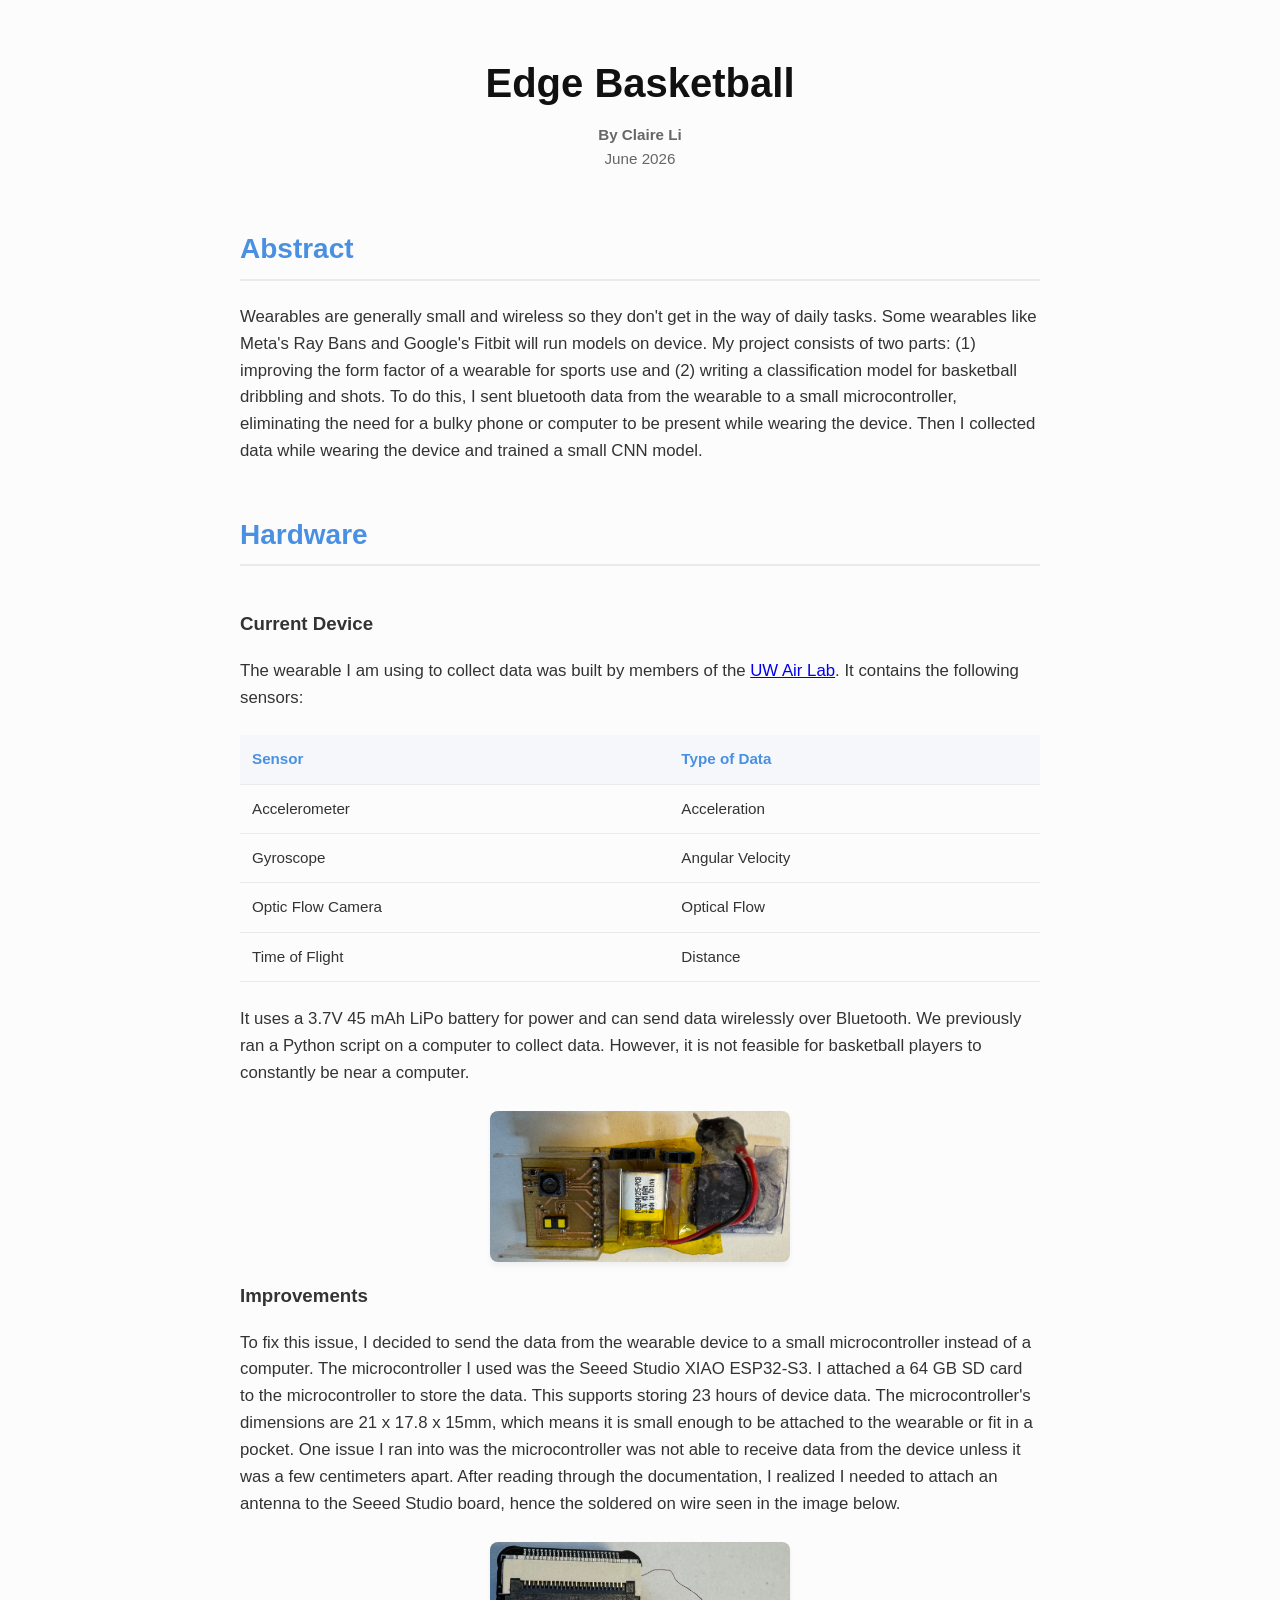
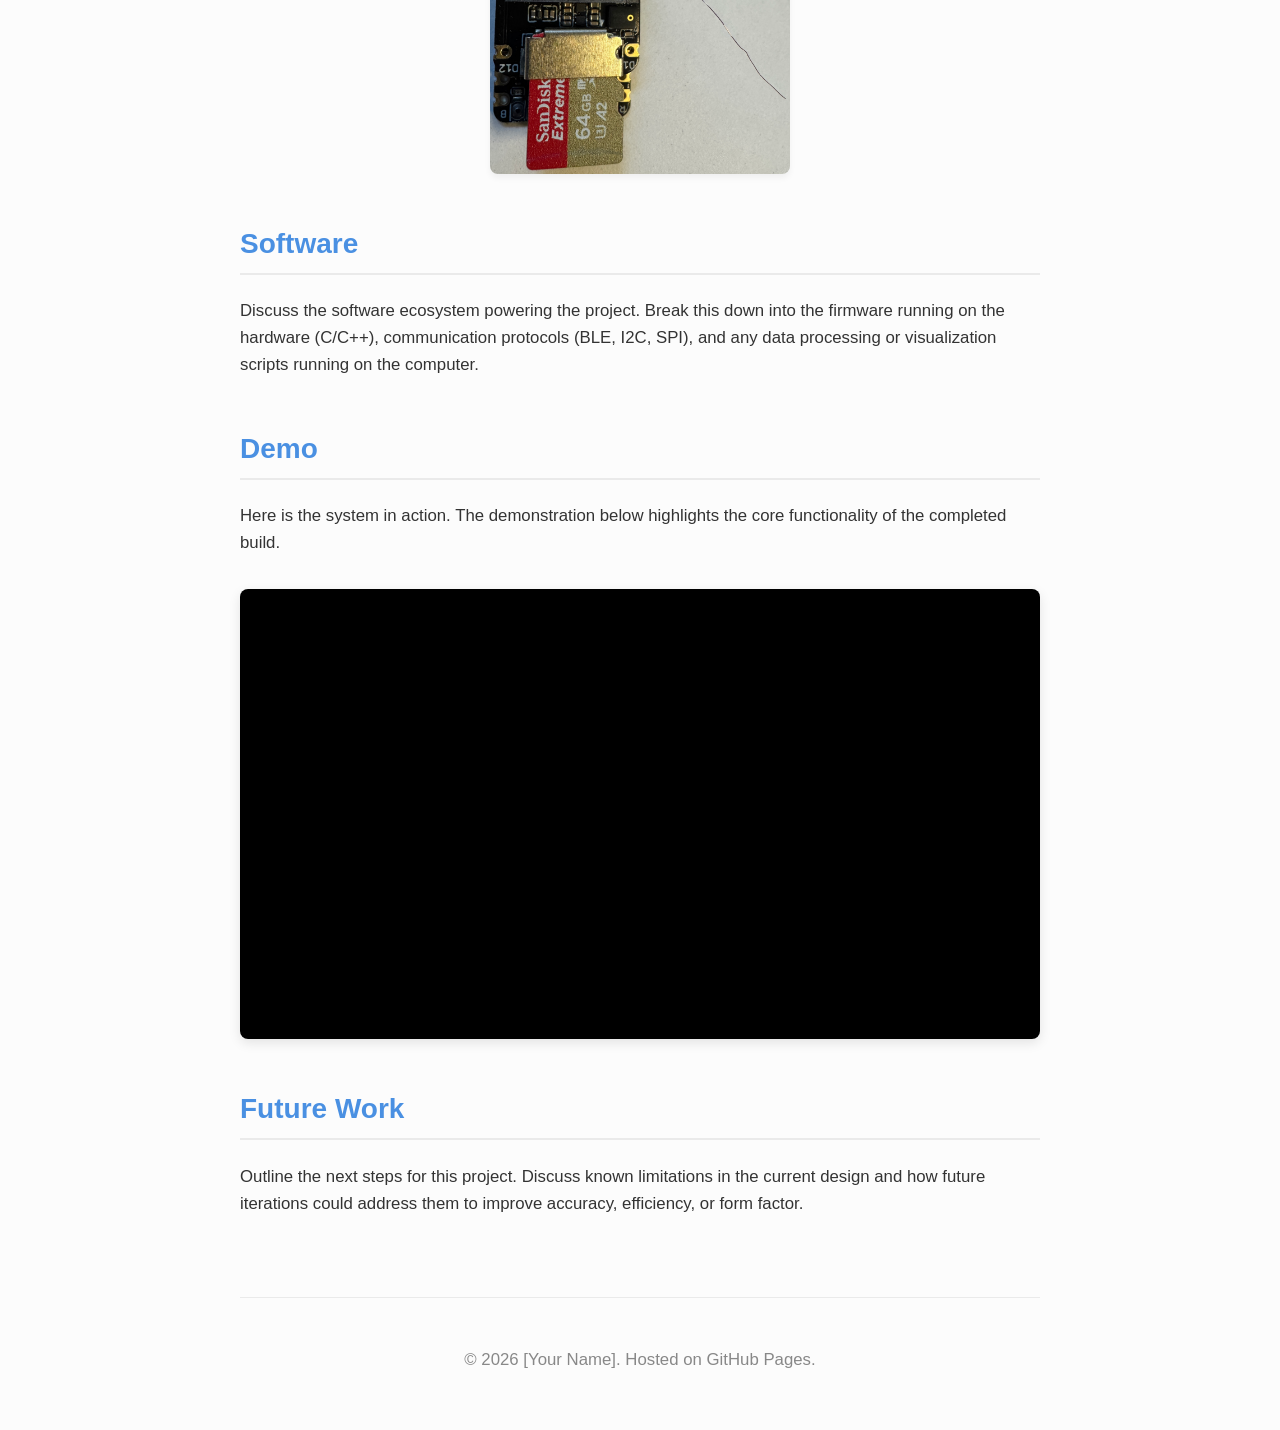
==== 599final.html @ 440d0c36 "599 final initial commit" ====
<!DOCTYPE html>
<html lang="en">
<head>
    <meta charset="UTF-8">
    <meta name="viewport" content="width=device-width, initial-scale=1.0">
    <title>Project Title</title>
    <style>
        /* Base Theme */
        :root {
            --bg-color: #fcfcfc;
            --text-color: #333333;
            --accent-color: #4A90E2;
            --code-bg: #eef1f5;
            --border-color: #eaeaea;
        }

        body {
            font-family: -apple-system, BlinkMacSystemFont, "Segoe UI", Roboto, Helvetica, Arial, sans-serif;
            line-height: 1.6;
            color: var(--text-color);
            background-color: var(--bg-color);
            max-width: 800px;
            margin: 0 auto;
            padding: 2rem 1.5rem;
        }

        /* Typography */
        header {
            text-align: center;
            margin-bottom: 3.5rem;
        }

        h1 {
            font-size: 2.5rem;
            color: #111;
            margin-bottom: 0.5rem;
            line-height: 1.2;
        }

        h2 {
            color: var(--accent-color);
            border-bottom: 2px solid var(--border-color);
            padding-bottom: 0.4rem;
            margin-top: 3rem;
            font-size: 1.75rem;
        }

        p {
            margin-bottom: 1.5rem;
            font-size: 1.05rem;
        }

        .author-info {
            color: #666;
            font-size: 0.95rem;
            margin-top: 1rem;
        }

        /* Layout Utilities */
        .split-section {
            display: flex;
            gap: 2rem;
            align-items: flex-start;
            margin-top: 1.5rem;
        }

        .split-text, 
        .split-image {
            flex: 1;
        }

        @media (max-width: 768px) {
            .split-section {
                flex-direction: column;
            }
        }

        /* Tables */
        table {
            width: 100%;
            border-collapse: collapse;
            margin: 1.5rem 0;
            font-size: 0.95rem;
        }
        
        th, td {
            padding: 0.75rem;
            text-align: left;
            border-bottom: 1px solid var(--border-color);
        }
        
        th {
            background-color: #f5f7fa;
            color: var(--accent-color);
            font-weight: 600;
        }

        /* Media & Code */
        img {
            max-width: 100%;
            height: auto;
            border-radius: 8px;
            box-shadow: 0 4px 6px rgba(0,0,0,0.05);
            margin: 0 0 1.5rem 0;
        }

        .demo-container {
            position: relative;
            padding-bottom: 56.25%;
            height: 0;
            overflow: hidden;
            margin: 2rem 0;
            background: #000;
            border-radius: 8px;
            box-shadow: 0 4px 12px rgba(0,0,0,0.1);
        }

        .demo-container iframe,
        .demo-container video {
            position: absolute;
            top: 0;
            left: 0;
            width: 100%;
            height: 100%;
        }

        code {
            background: var(--code-bg);
            padding: 0.2rem 0.4rem;
            border-radius: 4px;
            font-family: Menlo, Monaco, Consolas, "Courier New", monospace;
            font-size: 0.9em;
            color: #d63384;
        }

        /* Footer */
        footer {
            margin-top: 5rem;
            padding-top: 2rem;
            border-top: 1px solid var(--border-color);
            text-align: center;
            font-size: 0.85rem;
            color: #888;
        }
    </style>
</head>
<body>

    <header>
        <h1>Edge Basketball</h1>
        <div class="author-info">
            <strong>By Claire Li</strong><br>
            <time datetime="2026-06-05">June 2026</time>
        </div>
    </header>

    <main>
        <section id="abstract">
            <h2>Abstract</h2>
            <p>
                Wearables are generally small and wireless so they don't get in the way of daily tasks.
                Some wearables like Meta's Ray Bans and Google's Fitbit will run models on device.
                My project consists of two parts: (1) improving the form factor of a wearable for sports use
                and (2) writing a classification model for basketball dribbling and shots. 
                To do this, I sent bluetooth data from the wearable to a small microcontroller, 
                eliminating the need for a bulky phone or computer to be present while wearing the device.
                Then I collected data while wearing the device and trained a small CNN model.
            </p>
        </section>

        <section id="hardware">
            <h2>Hardware</h2>
            
            <div class="split-section">
                <div class="split-text">
                    <h3>Current Device</h3>
                    <p>
                        The wearable I am using to collect data was built by members of the <a href="https://depts.washington.edu/airlab/">UW Air Lab</a>.
                        It contains the following sensors:
                    </p>
                    
                    <table>
                        <thead>
                            <tr>
                                <th>Sensor</th>
                                <th>Type of Data</th>
                            </tr>
                        </thead>
                        <tbody>
                            <tr>
                                <td>Accelerometer</td>
                                <td>Acceleration</td>
                            </tr>
                            <tr>
                                <td>Gyroscope</td>
                                <td>Angular Velocity</td>
                            </tr>
                            <tr>
                                <td>Optic Flow Camera</td>
                                <td>Optical Flow</td>
                            </tr>
                            <tr>
                                <td>Time of Flight</td>
                                <td>Distance</td>
                            </tr>
                        </tbody>
                    </table>

                    <p>
                        It uses a 3.7V 45 mAh LiPo battery for power
                        and can send data wirelessly over Bluetooth.
                        We previously ran a Python script on a computer to collect data.
                        However, it is not feasible for basketball players to constantly be near a computer.
                    </p>

                    <img src="images/tracker.JPG" width="300" alt="Hardware Setup" style="display: block; margin: 0 auto;">

                    <h3>Improvements</h3>
                    <p>
                        To fix this issue, I decided to send the data from the wearable device to a small microcontroller instead of a computer.
                        The microcontroller I used was the Seeed Studio XIAO ESP32-S3. I attached a 64 GB SD card to the microcontroller to store the data.
                        This supports storing 23 hours of device data. The microcontroller's dimensions are 21 x 17.8 x 15mm, which means it is small enough
                        to be attached to the wearable or fit in a pocket. One issue I ran into was the microcontroller was not able to receive data from the
                        device unless it was a few centimeters apart. After reading through the documentation, I realized I needed to attach an antenna to
                        the Seeed Studio board, hence the soldered on wire seen in the image below.
                    </p>

                    <img src="images/seeed.JPG" width="300" alt="Seeed board" style="display: block; margin: 0 auto;">
                </div>
                
                <!-- <div class="split-image">
                    <img src="https://via.placeholder.com/400x250" alt="Hardware Component 1">
                    <img src="https://via.placeholder.com/400x250" alt="Hardware Component 2">
                </div> -->
            </div>
            
        </section>

        <section id="software">
            <h2>Software</h2>
            <p>
                Discuss the software ecosystem powering the project. Break this down into the firmware running on the hardware (C/C++), communication protocols (BLE, I2C, SPI), and any data processing or visualization scripts running on the computer.
            </p>
        </section>

        <section id="demo">
            <h2>Demo</h2>
            <p>
                Here is the system in action. The demonstration below highlights the core functionality of the completed build.
            </p>
            
            <div class="demo-container">
                <iframe width="560" height="315" src="https://www.youtube.com/embed/YOUR_VIDEO_ID" title="Project Demo" frameborder="0" allow="accelerometer; autoplay; clipboard-write; encrypted-media; gyroscope; picture-in-picture" allowfullscreen></iframe>
            </div>
        </section>

        <section id="future-work">
            <h2>Future Work</h2>
            <p>
                Outline the next steps for this project. Discuss known limitations in the current design and how future iterations could address them to improve accuracy, efficiency, or form factor.
            </p>
        </section>
    </main>

    <footer>
        <p>&copy; 2026 [Your Name]. Hosted on GitHub Pages.</p>
    </footer>

</body>
</html>
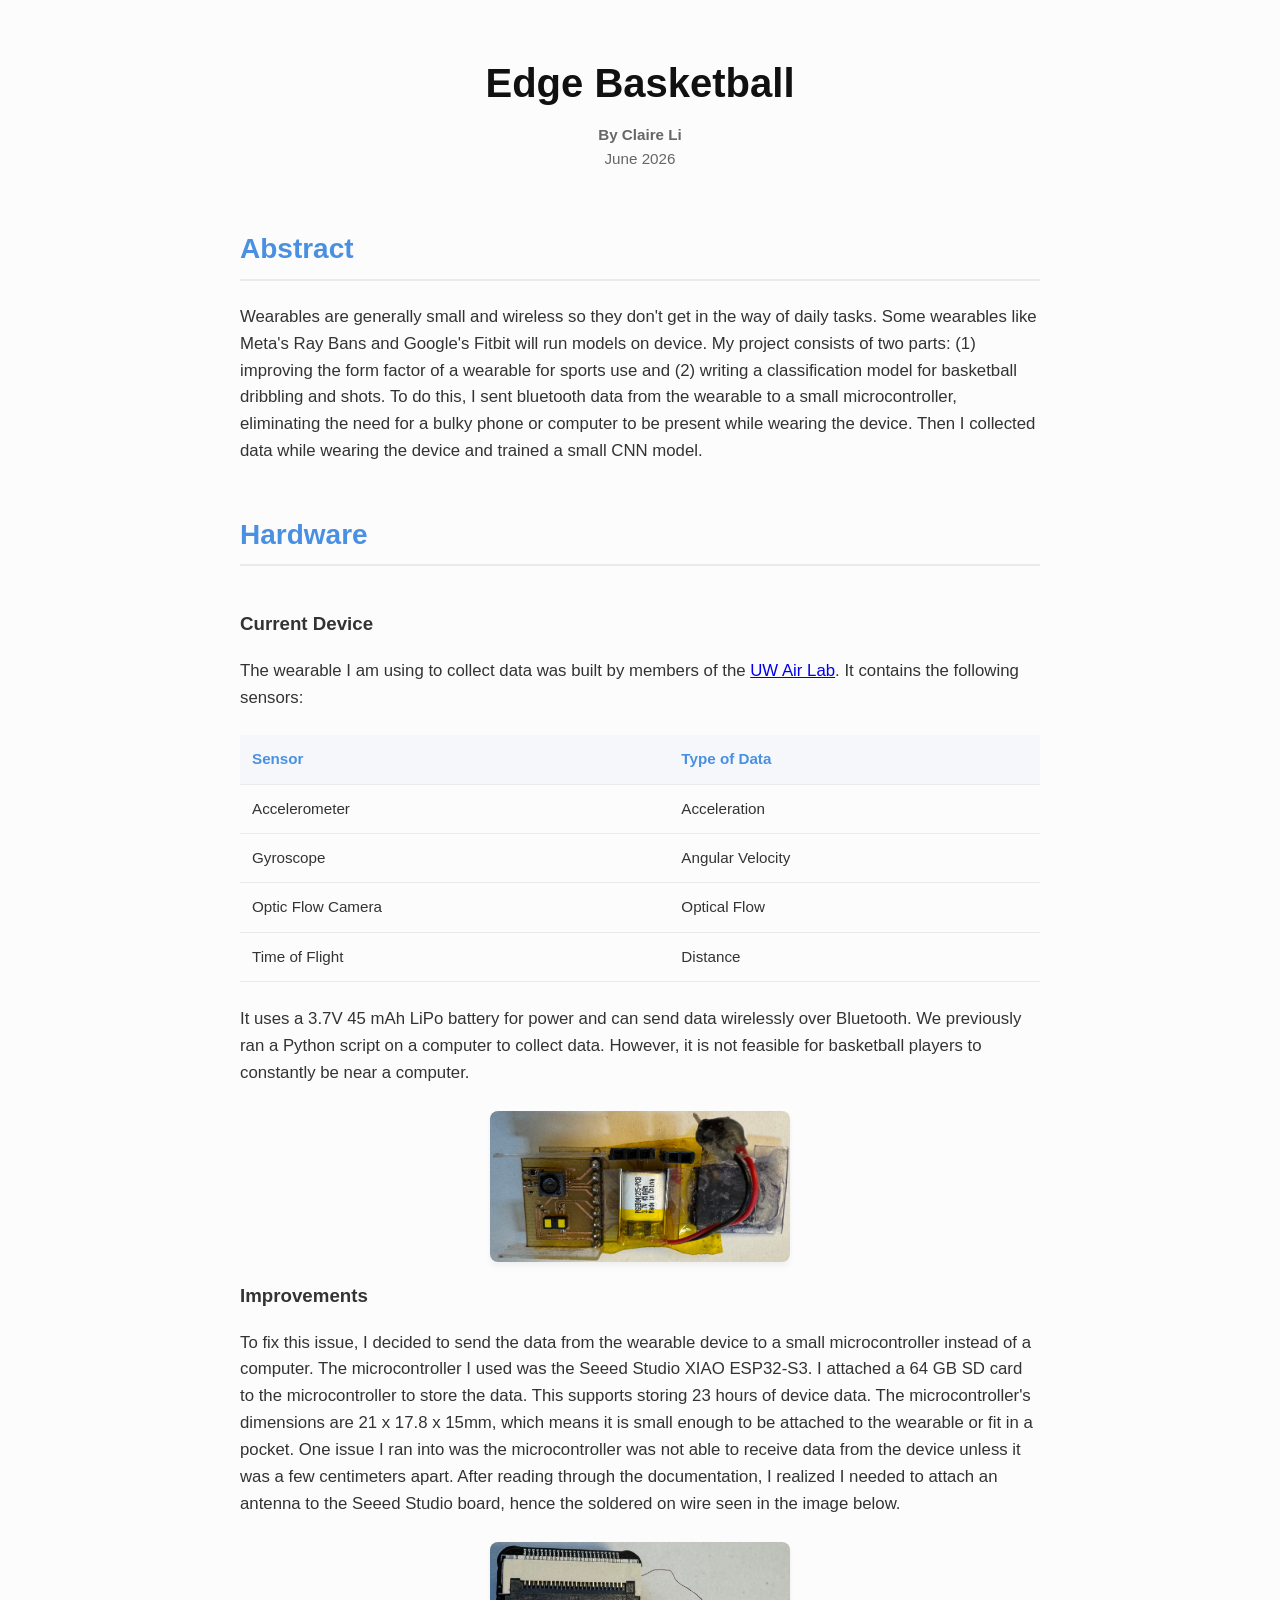
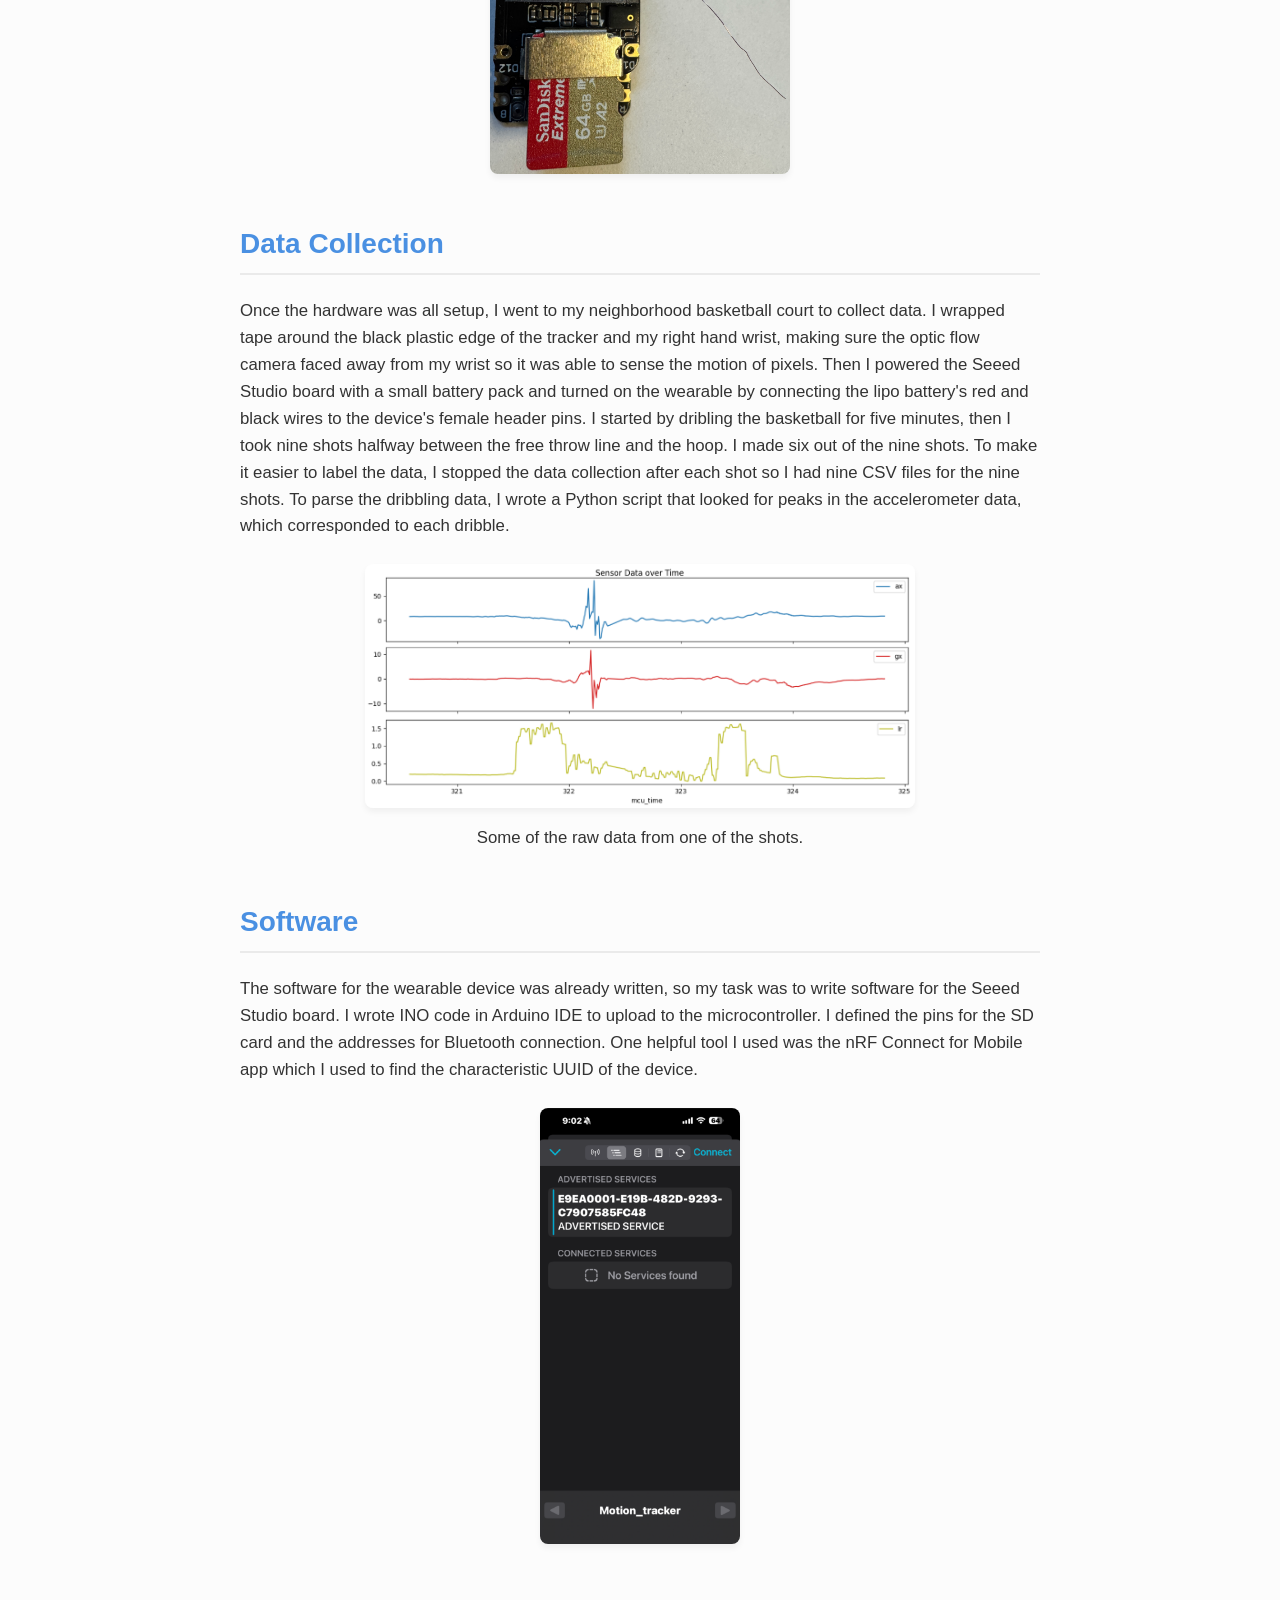
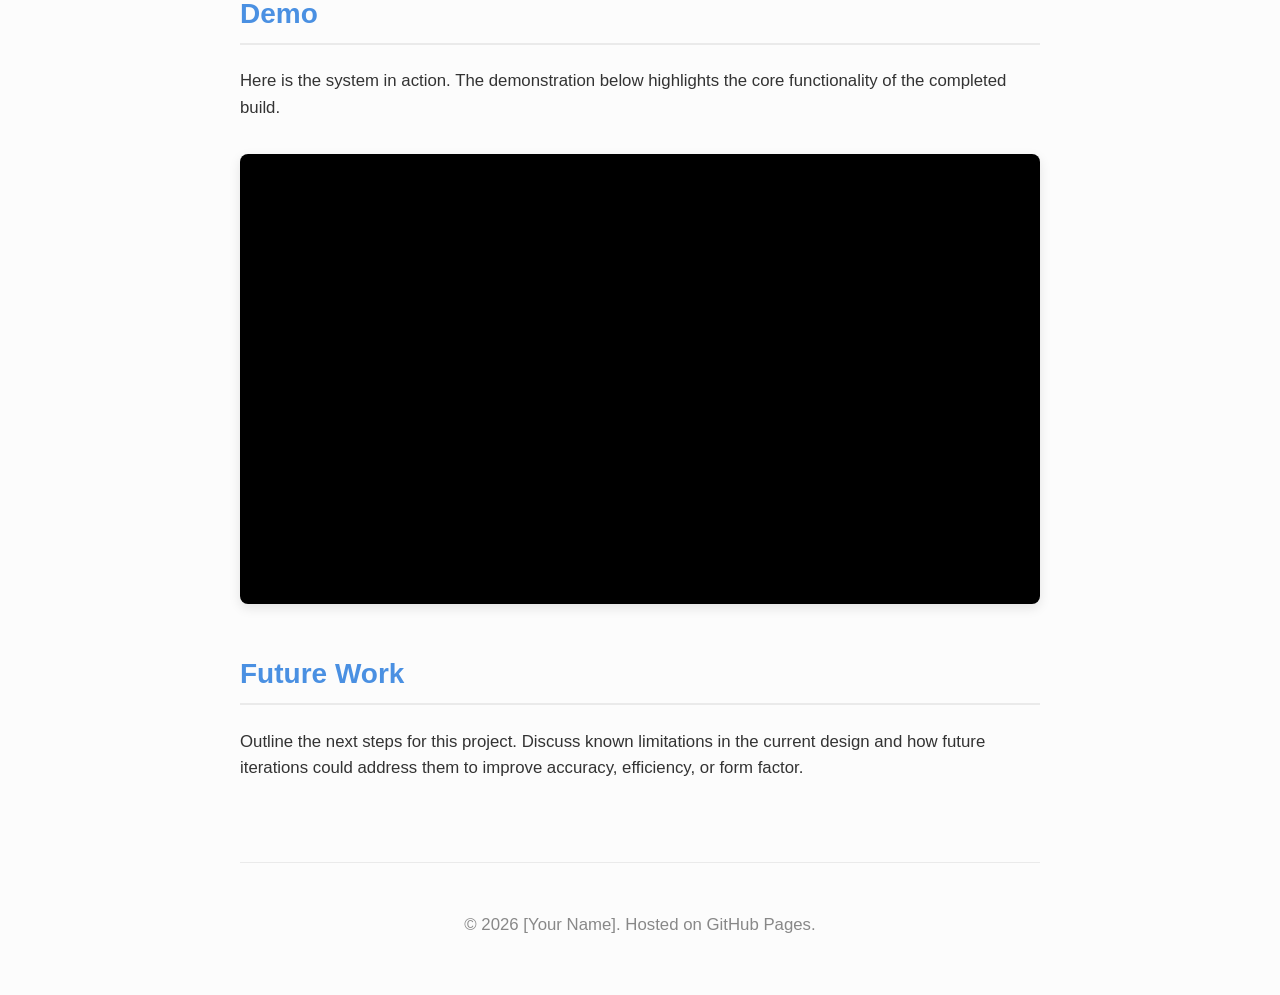
==== commit 82c18a88: "599-data collection done" ====
--- a/599final.html
+++ b/599final.html
@@ -236,11 +236,37 @@
             
         </section>
 
+        <section id="data">
+            <h2>Data Collection</h2>
+            <p>
+                Once the hardware was all setup, I went to my neighborhood basketball court to collect data.
+                I wrapped tape around the black plastic edge of the tracker and my right hand wrist, making sure the optic flow camera faced away from my wrist so it was able to sense the motion of pixels.
+                Then I powered the Seeed Studio board with a small battery pack and turned on the wearable by connecting the lipo battery's red and black wires to the device's female header pins.
+                I started by dribling the basketball for five minutes, then I took nine shots halfway between the free throw line and the hoop. I made six out of the nine shots.
+                To make it easier to label the data, I stopped the data collection after each shot so I had nine CSV files for the nine shots.
+                To parse the dribbling data, I wrote a Python script that looked for peaks in the accelerometer data, which corresponded to each dribble.
+            </p>
+
+            <img src="images/shot.png" width="550" alt="Raw shooting data" style="display: block; margin: 0 auto;">
+
+            <center>
+                <p>
+                    Some of the raw data from one of the shots.
+                </p>
+            </center>
+        </section>
+
         <section id="software">
             <h2>Software</h2>
             <p>
-                Discuss the software ecosystem powering the project. Break this down into the firmware running on the hardware (C/C++), communication protocols (BLE, I2C, SPI), and any data processing or visualization scripts running on the computer.
-            </p>
+                The software for the wearable device was already written, so my task was to write software for the Seeed Studio board.
+                I wrote INO code in Arduino IDE to upload to the microcontroller.
+                I defined the pins for the SD card and the addresses for Bluetooth connection.
+                One helpful tool I used was the nRF Connect for Mobile app which I used to find the characteristic UUID of the device.
+            </p>
+
+            <img src="images/nrfconnect.png" width="200" alt="nRF Connect app" style="display: block; margin: 0 auto;">
+
         </section>
 
         <section id="demo">
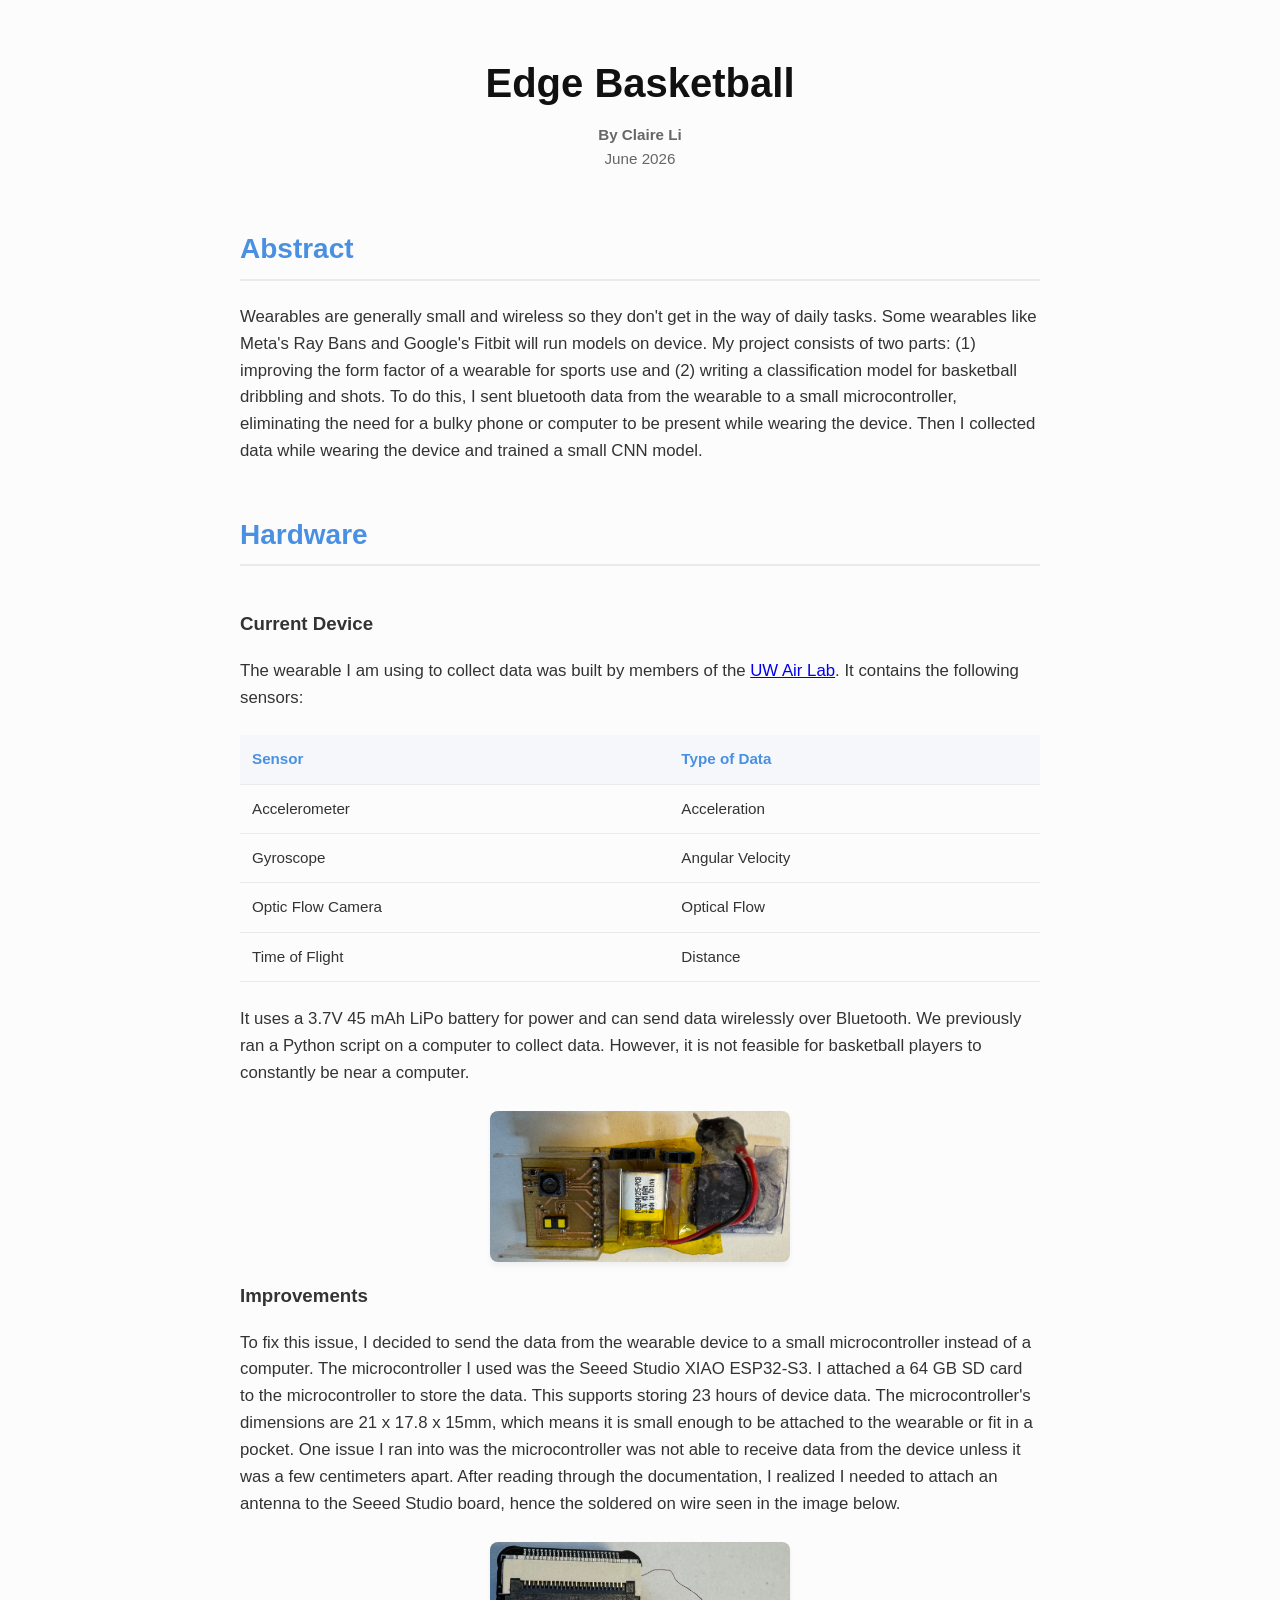
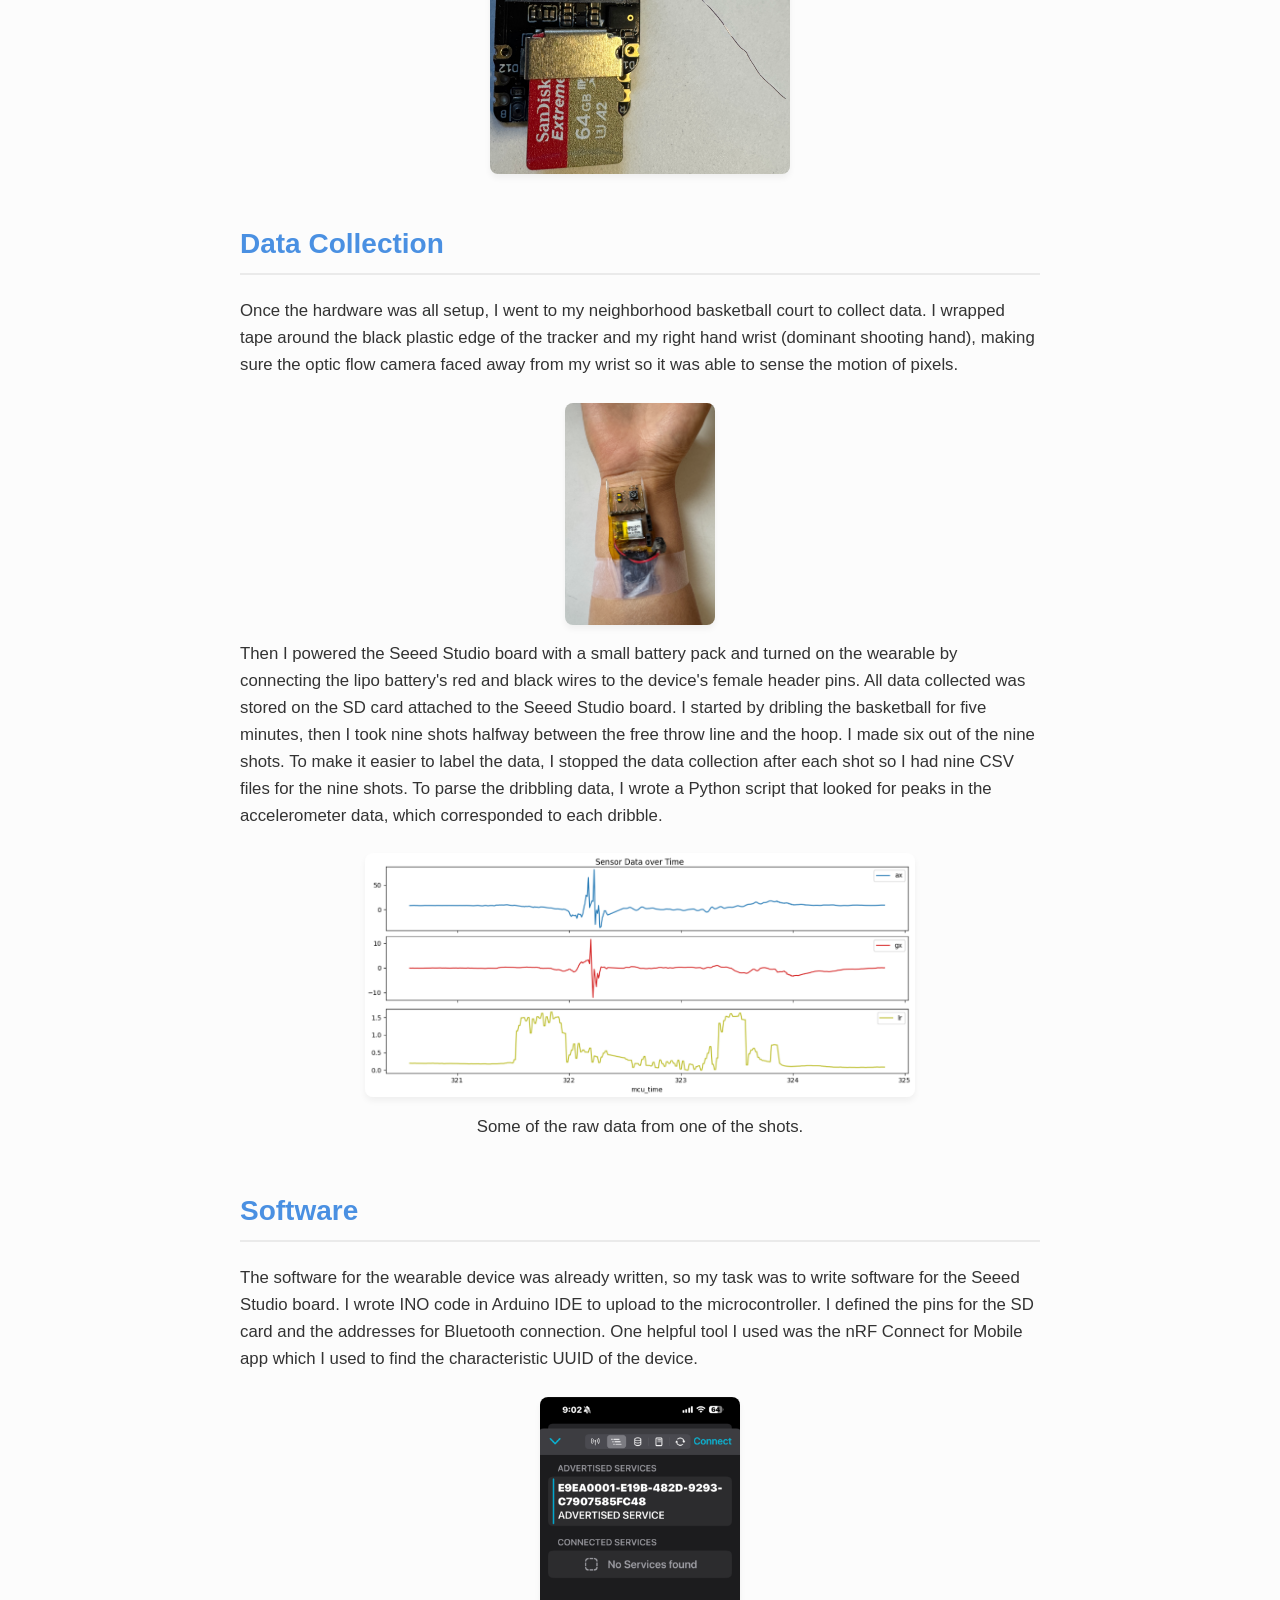
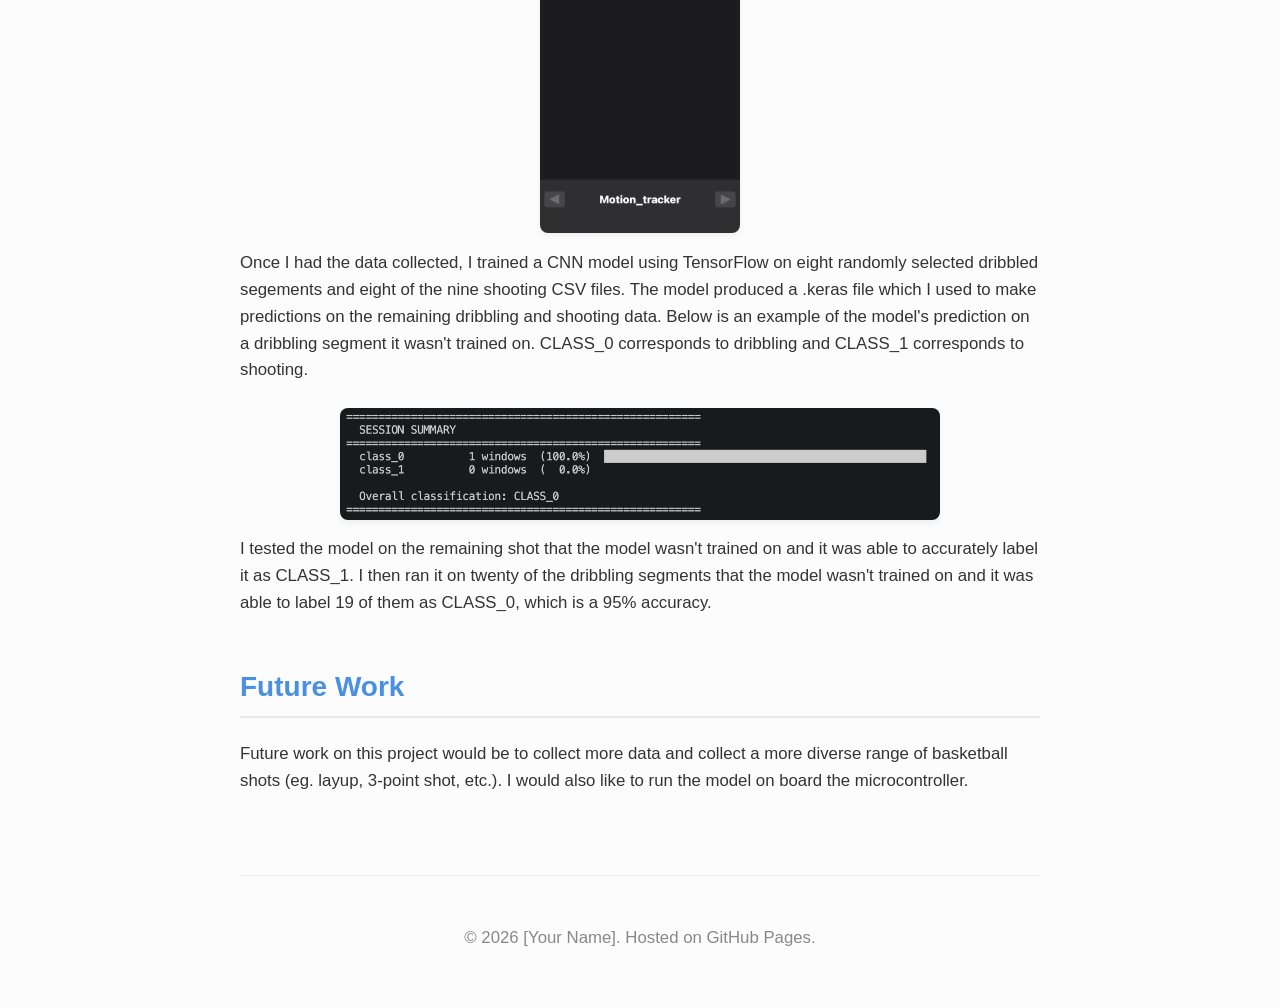
==== commit 46f486f3: "599-software+future work" ====
--- a/599final.html
+++ b/599final.html
@@ -240,8 +240,14 @@
             <h2>Data Collection</h2>
             <p>
                 Once the hardware was all setup, I went to my neighborhood basketball court to collect data.
-                I wrapped tape around the black plastic edge of the tracker and my right hand wrist, making sure the optic flow camera faced away from my wrist so it was able to sense the motion of pixels.
+                I wrapped tape around the black plastic edge of the tracker and my right hand wrist (dominant shooting hand), making sure the optic flow camera faced away from my wrist so it was able to sense the motion of pixels.
+            </p>
+
+            <img src="images/collect.JPG" width="150" alt="Wearable on wrist" style="display: block; margin: 0 auto;">
+
+            <p>
                 Then I powered the Seeed Studio board with a small battery pack and turned on the wearable by connecting the lipo battery's red and black wires to the device's female header pins.
+                All data collected was stored on the SD card attached to the Seeed Studio board.
                 I started by dribling the basketball for five minutes, then I took nine shots halfway between the free throw line and the hoop. I made six out of the nine shots.
                 To make it easier to label the data, I stopped the data collection after each shot so I had nine CSV files for the nine shots.
                 To parse the dribbling data, I wrote a Python script that looked for peaks in the accelerometer data, which corresponded to each dribble.
@@ -267,23 +273,26 @@
 
             <img src="images/nrfconnect.png" width="200" alt="nRF Connect app" style="display: block; margin: 0 auto;">
 
-        </section>
-
-        <section id="demo">
-            <h2>Demo</h2>
-            <p>
-                Here is the system in action. The demonstration below highlights the core functionality of the completed build.
-            </p>
-            
-            <div class="demo-container">
-                <iframe width="560" height="315" src="https://www.youtube.com/embed/YOUR_VIDEO_ID" title="Project Demo" frameborder="0" allow="accelerometer; autoplay; clipboard-write; encrypted-media; gyroscope; picture-in-picture" allowfullscreen></iframe>
-            </div>
+            <p>
+                Once I had the data collected, I trained a CNN model using TensorFlow on eight randomly selected dribbled segements and eight of the nine shooting CSV files.
+                The model produced a .keras file which I used to make predictions on the remaining dribbling and shooting data. 
+                Below is an example of the model's prediction on a dribbling segment it wasn't trained on.
+                CLASS_0 corresponds to dribbling and CLASS_1 corresponds to shooting.
+            </p>
+
+            <img src="images/model_output.png" width="600" alt="model prediction" style="display: block; margin: 0 auto;">
+
+            <p>
+                I tested the model on the remaining shot that the model wasn't trained on and it was able to accurately label it as CLASS_1.
+                I then ran it on twenty of the dribbling segments that the model wasn't trained on and it was able to label 19 of them as CLASS_0, which is a 95% accuracy.
+            </p>
         </section>
 
         <section id="future-work">
             <h2>Future Work</h2>
             <p>
-                Outline the next steps for this project. Discuss known limitations in the current design and how future iterations could address them to improve accuracy, efficiency, or form factor.
+                Future work on this project would be to collect more data and collect a more diverse range of basketball shots (eg. layup, 3-point shot, etc.).
+                I would also like to run the model on board the microcontroller.
             </p>
         </section>
     </main>
